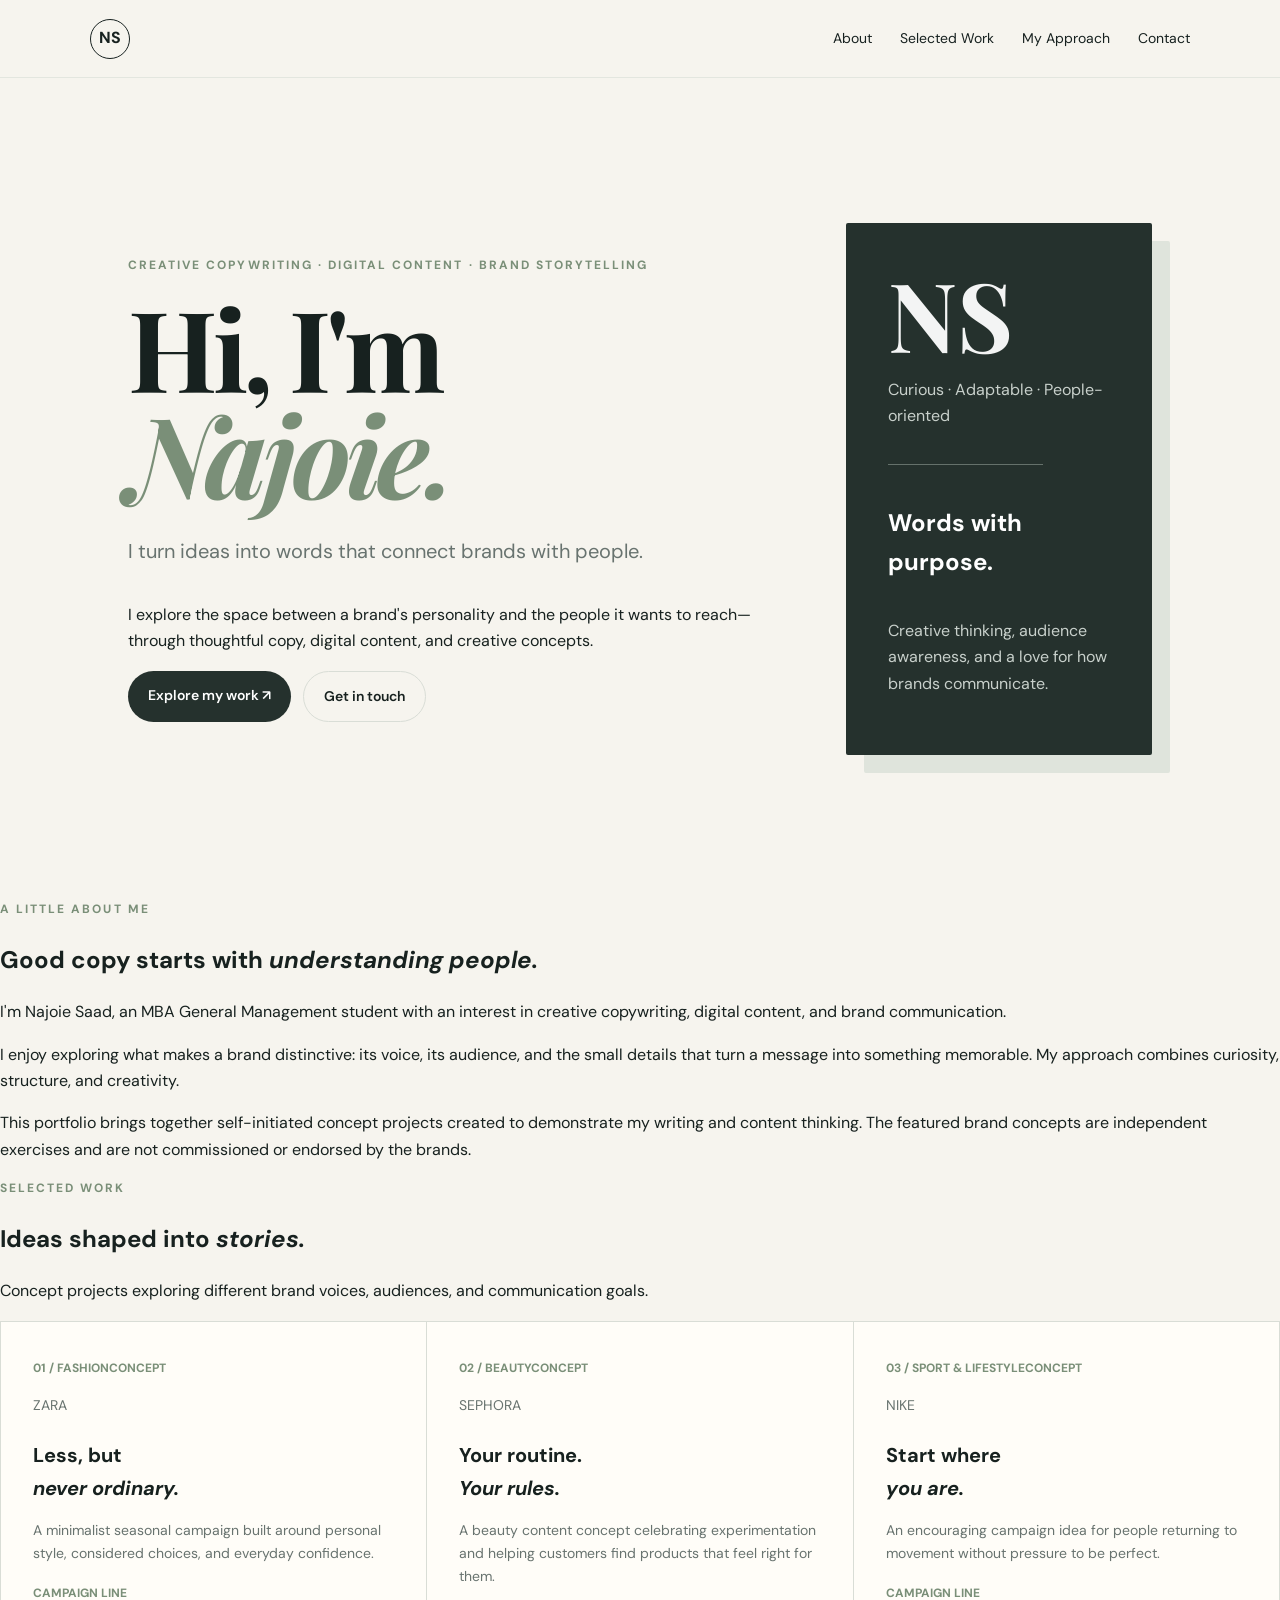
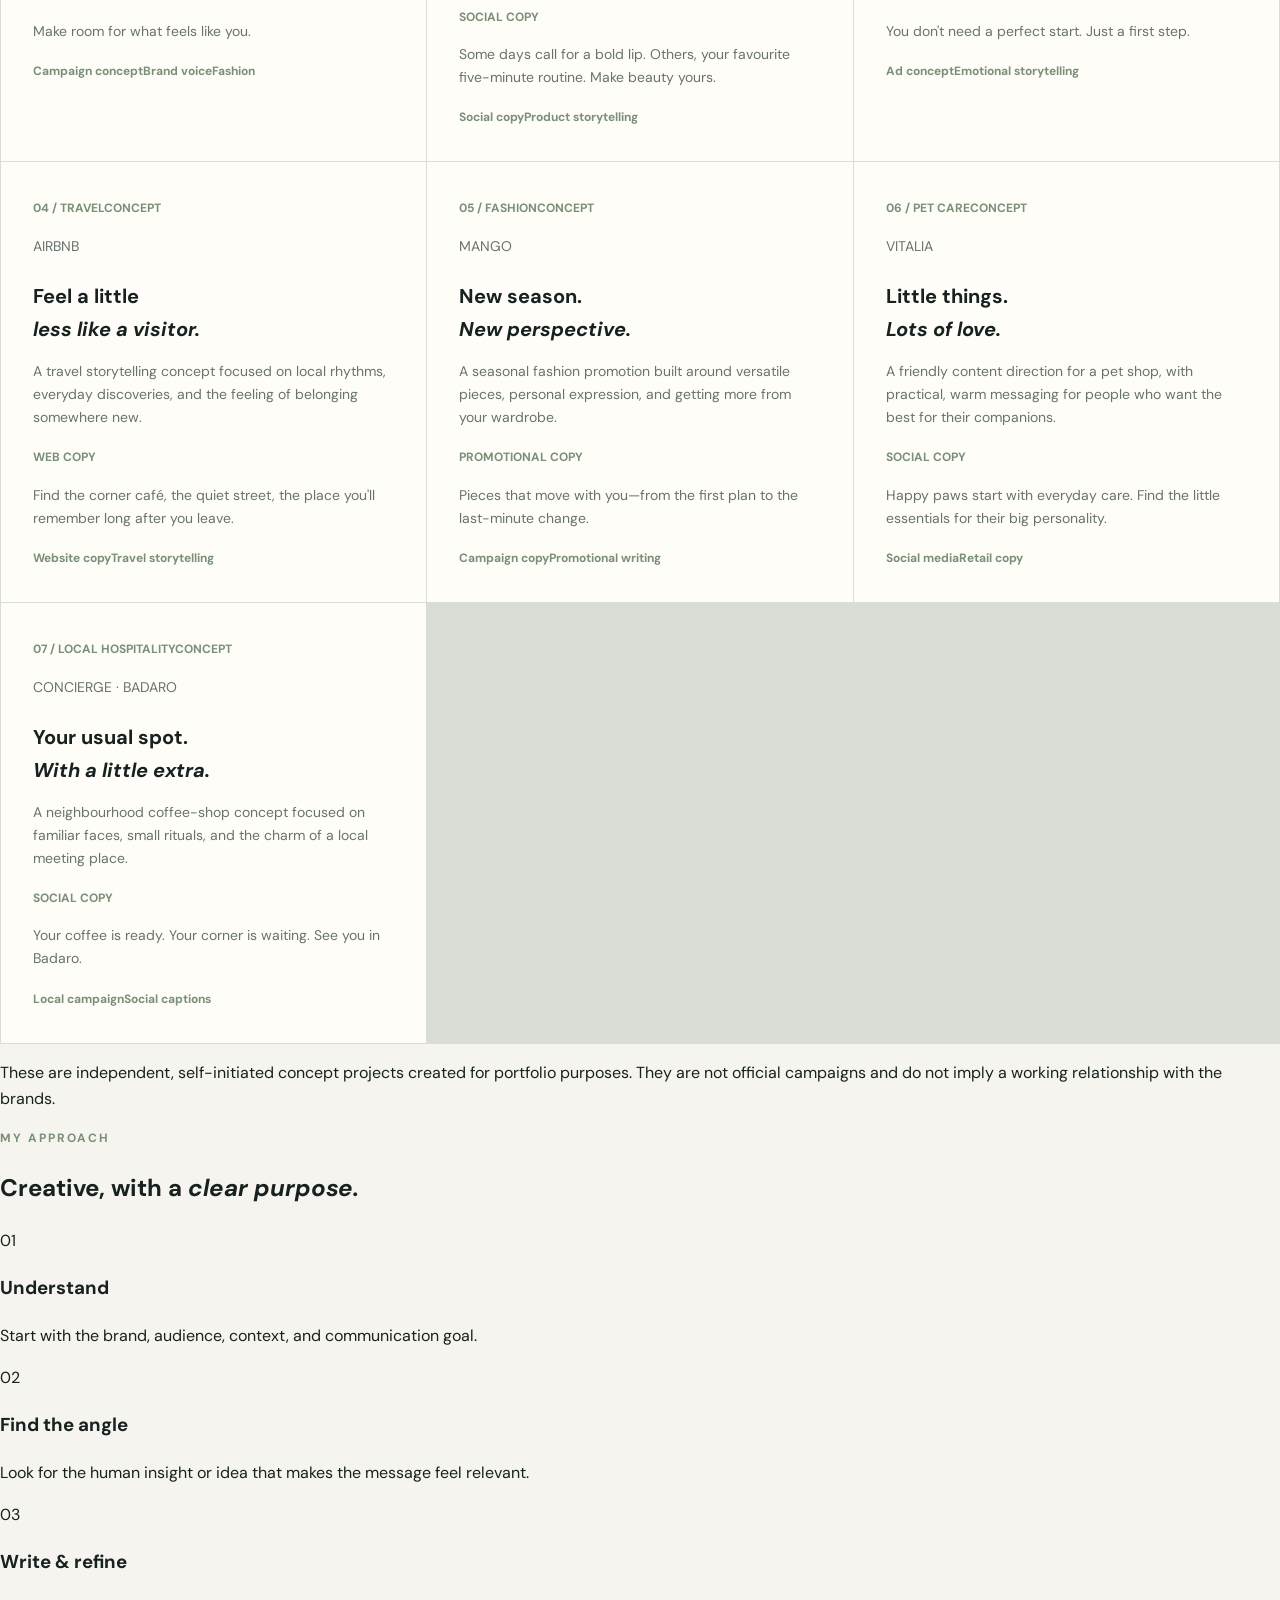
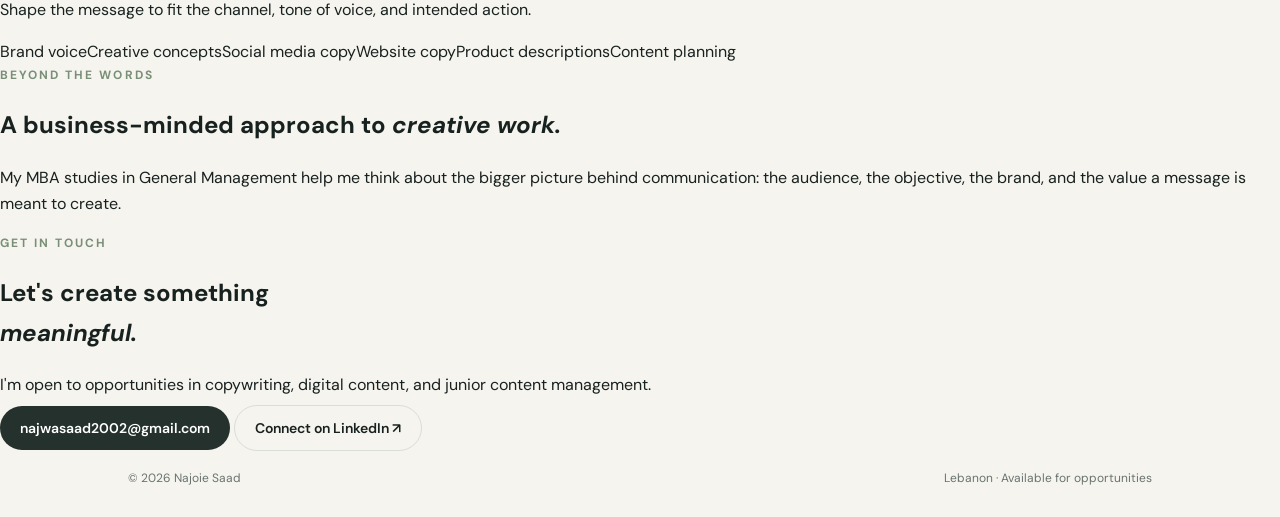
==== index.html @ 18b94959 "Update index.html" ====
<!DOCTYPE html>
<html lang="en">
<head>
  <meta charset="UTF-8" />
  <meta name="viewport" content="width=device-width, initial-scale=1.0" />
  <meta name="description" content="Najoie Saad's portfolio in creative copywriting, digital content, and brand storytelling." />
  <title>Najoie Saad | Copywriting & Content Portfolio</title>
  <link rel="preconnect" href="https://fonts.googleapis.com">
  <link rel="preconnect" href="https://fonts.gstatic.com" crossorigin>
  <link href="https://fonts.googleapis.com/css2?family=DM+Sans:wght@400;500;600;700&family=Playfair+Display:ital,wght@0,600;0,700;1,600;1,700&display=swap" rel="stylesheet">
  <link rel="stylesheet" href="style.css" />
</head>
<body>
  <header class="nav">
    <a class="logo" href="#home" aria-label="Najoie Saad home">NS</a>
    <nav aria-label="Main navigation">
      <a href="#about">About</a>
      <a href="#work">Selected Work</a>
      <a href="#process">My Approach</a>
      <a href="#contact">Contact</a>
    </nav>
  </header>

  <main>
    <section id="home" class="hero section-wrap">
      <div class="hero-copy">
        <p class="eyebrow">CREATIVE COPYWRITING · DIGITAL CONTENT · BRAND STORYTELLING</p>
        <h1>Hi, I'm <span>Najoie.</span></h1>
        <p class="lead">I turn ideas into words that connect brands with people.</p>
        <p class="intro">I explore the space between a brand's personality and the people it wants to reach—through thoughtful copy, digital content, and creative concepts.</p>
        <div class="buttons">
          <a class="button primary" href="#work">Explore my work <span aria-hidden="true">↗</span></a>
          <a class="button secondary" href="#contact">Get in touch</a>
        </div>
      </div>
      <aside class="hero-card">
        <div class="initials">NS</div>
        <p class="card-traits">Curious · Adaptable · People-oriented</p>
        <div class="mini-line"></div>
        <h2>Words with purpose.</h2>
        <p>Creative thinking, audience awareness, and a love for how brands communicate.</p>
      </aside>
    </section>

    <section id="about" class="section-wrap about-section">
      <div>
        <p class="eyebrow">A LITTLE ABOUT ME</p>
        <h2>Good copy starts with <em>understanding people.</em></h2>
      </div>
      <div class="about-text">
        <p>I'm Najoie Saad, an MBA General Management student with an interest in creative copywriting, digital content, and brand communication.</p>
        <p>I enjoy exploring what makes a brand distinctive: its voice, its audience, and the small details that turn a message into something memorable. My approach combines curiosity, structure, and creativity.</p>
        <p>This portfolio brings together self-initiated concept projects created to demonstrate my writing and content thinking. The featured brand concepts are independent exercises and are not commissioned or endorsed by the brands.</p>
      </div>
    </section>

    <section id="work" class="work-section">
      <div class="section-wrap">
        <div class="section-heading">
          <div>
            <p class="eyebrow">SELECTED WORK</p>
            <h2>Ideas shaped into <em>stories.</em></h2>
          </div>
          <p class="section-note">Concept projects exploring different brand voices, audiences, and communication goals.</p>
        </div>

        <div class="project-grid">
          <article class="project-card project-dark">
            <div class="project-top"><span>01 / FASHION</span><span>CONCEPT</span></div>
            <p class="brand-label">ZARA</p>
            <h3>Less, but<br><em>never ordinary.</em></h3>
            <p class="project-description">A minimalist seasonal campaign built around personal style, considered choices, and everyday confidence.</p>
            <div class="sample-copy">
              <span class="sample-label">CAMPAIGN LINE</span>
              <p>Make room for what feels like you.</p>
            </div>
            <div class="tags"><span>Campaign concept</span><span>Brand voice</span><span>Fashion</span></div>
          </article>

          <article class="project-card project-rose">
            <div class="project-top"><span>02 / BEAUTY</span><span>CONCEPT</span></div>
            <p class="brand-label">SEPHORA</p>
            <h3>Your routine.<br><em>Your rules.</em></h3>
            <p class="project-description">A beauty content concept celebrating experimentation and helping customers find products that feel right for them.</p>
            <div class="sample-copy">
              <span class="sample-label">SOCIAL COPY</span>
              <p>Some days call for a bold lip. Others, your favourite five-minute routine. Make beauty yours.</p>
            </div>
            <div class="tags"><span>Social copy</span><span>Product storytelling</span></div>
          </article>

          <article class="project-card project-lime">
            <div class="project-top"><span>03 / SPORT & LIFESTYLE</span><span>CONCEPT</span></div>
            <p class="brand-label">NIKE</p>
            <h3>Start where<br><em>you are.</em></h3>
            <p class="project-description">An encouraging campaign idea for people returning to movement without pressure to be perfect.</p>
            <div class="sample-copy">
              <span class="sample-label">CAMPAIGN LINE</span>
              <p>You don't need a perfect start. Just a first step.</p>
            </div>
            <div class="tags"><span>Ad concept</span><span>Emotional storytelling</span></div>
          </article>

          <article class="project-card project-blue">
            <div class="project-top"><span>04 / TRAVEL</span><span>CONCEPT</span></div>
            <p class="brand-label">AIRBNB</p>
            <h3>Feel a little<br><em>less like a visitor.</em></h3>
            <p class="project-description">A travel storytelling concept focused on local rhythms, everyday discoveries, and the feeling of belonging somewhere new.</p>
            <div class="sample-copy">
              <span class="sample-label">WEB COPY</span>
              <p>Find the corner café, the quiet street, the place you'll remember long after you leave.</p>
            </div>
            <div class="tags"><span>Website copy</span><span>Travel storytelling</span></div>
          </article>

          <article class="project-card project-sand">
            <div class="project-top"><span>05 / FASHION</span><span>CONCEPT</span></div>
            <p class="brand-label">MANGO</p>
            <h3>New season.<br><em>New perspective.</em></h3>
            <p class="project-description">A seasonal fashion promotion built around versatile pieces, personal expression, and getting more from your wardrobe.</p>
            <div class="sample-copy">
              <span class="sample-label">PROMOTIONAL COPY</span>
              <p>Pieces that move with you—from the first plan to the last-minute change.</p>
            </div>
            <div class="tags"><span>Campaign copy</span><span>Promotional writing</span></div>
          </article>

          <article class="project-card project-green">
            <div class="project-top"><span>06 / PET CARE</span><span>CONCEPT</span></div>
            <p class="brand-label">VITALIA</p>
            <h3>Little things.<br><em>Lots of love.</em></h3>
            <p class="project-description">A friendly content direction for a pet shop, with practical, warm messaging for people who want the best for their companions.</p>
            <div class="sample-copy">
              <span class="sample-label">SOCIAL COPY</span>
              <p>Happy paws start with everyday care. Find the little essentials for their big personality.</p>
            </div>
            <div class="tags"><span>Social media</span><span>Retail copy</span></div>
          </article>

          <article class="project-card project-coffee">
            <div class="project-top"><span>07 / LOCAL HOSPITALITY</span><span>CONCEPT</span></div>
            <p class="brand-label">CONCIERGE · BADARO</p>
            <h3>Your usual spot.<br><em>With a little extra.</em></h3>
            <p class="project-description">A neighbourhood coffee-shop concept focused on familiar faces, small rituals, and the charm of a local meeting place.</p>
            <div class="sample-copy">
              <span class="sample-label">SOCIAL COPY</span>
              <p>Your coffee is ready. Your corner is waiting. See you in Badaro.</p>
            </div>
            <div class="tags"><span>Local campaign</span><span>Social captions</span></div>
          </article>
        </div>
        <p class="disclaimer">These are independent, self-initiated concept projects created for portfolio purposes. They are not official campaigns and do not imply a working relationship with the brands.</p>
      </div>
    </section>

    <section id="process" class="section-wrap process-section">
      <div>
        <p class="eyebrow">MY APPROACH</p>
        <h2>Creative, with a <em>clear purpose.</em></h2>
      </div>
      <div class="process-grid">
        <article><span>01</span><h3>Understand</h3><p>Start with the brand, audience, context, and communication goal.</p></article>
        <article><span>02</span><h3>Find the angle</h3><p>Look for the human insight or idea that makes the message feel relevant.</p></article>
        <article><span>03</span><h3>Write & refine</h3><p>Shape the message to fit the channel, tone of voice, and intended action.</p></article>
      </div>
      <div class="skills-strip">
        <span>Brand voice</span><span>Creative concepts</span><span>Social media copy</span><span>Website copy</span><span>Product descriptions</span><span>Content planning</span>
      </div>
    </section>

    <section class="section-wrap background-section">
      <p class="eyebrow">BEYOND THE WORDS</p>
      <div>
        <h2>A business-minded approach to <em>creative work.</em></h2>
        <p>My MBA studies in General Management help me think about the bigger picture behind communication: the audience, the objective, the brand, and the value a message is meant to create.</p>
      </div>
    </section>

    <section id="contact" class="section-wrap contact-section">
      <p class="eyebrow">GET IN TOUCH</p>
      <h2>Let's create something<br><em>meaningful.</em></h2>
      <p>I'm open to opportunities in copywriting, digital content, and junior content management.</p>
      <div class="contact-buttons">
        <a class="button primary" href="mailto:najwasaad2002@gmail.com">najwasaad2002@gmail.com</a>
        <a class="button secondary" href="https://www.linkedin.com/" target="_blank" rel="noopener noreferrer">Connect on LinkedIn ↗</a>
      </div>
    </section>
  </main>

  <footer class="footer"><span>© 2026 Najoie Saad</span><span>Lebanon · Available for opportunities</span></footer>
</body>
</html>
---- style.css ----
:root{--ink:#17211f;--muted:#68736f;--paper:#f6f4ee;--card:#fffdf8;--line:#d9ddd6;--accent:#7a8f78;--dark:#25312d}*{box-sizing:border-box}html{scroll-behavior:smooth}body{margin:0;background:var(--paper);color:var(--ink);font-family:'DM Sans',sans-serif;line-height:1.65}.nav{height:78px;display:flex;align-items:center;justify-content:space-between;padding:0 7%;position:sticky;top:0;background:rgba(246,244,238,.94);backdrop-filter:blur(12px);z-index:10;border-bottom:1px solid rgba(217,221,214,.65)}.logo{width:40px;height:40px;border:1px solid var(--ink);border-radius:50%;display:grid;place-items:center;text-decoration:none;color:var(--ink);font-weight:700}.nav nav{display:flex;gap:28px}.nav nav a{color:var(--ink);text-decoration:none;font-size:14px}.hero{min-height:calc(100vh - 78px);display:grid;grid-template-columns:1.35fr .65fr;gap:8%;align-items:center;padding:8% 10%}.eyebrow{font-size:12px;letter-spacing:.17em;font-weight:700;color:var(--accent);margin:0 0 18px}.hero h1{font:700 clamp(58px,9vw,112px)/.95 'Playfair Display',serif;margin:0 0 28px;letter-spacing:-.045em}.hero h1 span{font-style:italic;color:var(--accent)}.lead{font-size:20px;max-width:680px;color:var(--muted);margin-bottom:34px}.buttons{display:flex;gap:12px;flex-wrap:wrap}.button{padding:13px 20px;border-radius:30px;text-decoration:none;font-weight:600;font-size:14px}.primary{background:var(--dark);color:white}.secondary{border:1px solid var(--line);color:var(--ink);background:transparent}.hero-card{background:var(--dark);color:white;padding:42px;border-radius:2px;min-height:360px;display:flex;flex-direction:column;justify-content:flex-end;box-shadow:18px 18px 0 #dfe4dc}.initials{font:700 96px/1 'Playfair Display',serif;opacity:.95;margin-bottom:auto}.hero-card p{color:#c8d0cb}.hero-card strong{font-size:20px}.hero-card span{color:#b6c1ba;font-size:13px}.mini-line{height:1px;background:#65716b;margin:18px 0;width:70%}.section{padding:100px 10%;max-width:1400px;margin:auto}.two-col{display:grid;grid-template-columns:.8fr 1fr;gap:12%}.section h2,.contact h2{font:700 clamp(36px,5vw,64px)/1.05 'Playfair Display',serif;letter-spacing:-.03em;margin:0}.text{font-size:18px;color:var(--muted)}.stats{display:grid;grid-template-columns:repeat(4,1fr);background:var(--dark);color:white;padding:45px 10%;gap:30px}.stats div{display:flex;flex-direction:column}.stats strong{font:700 48px 'Playfair Display',serif}.stats span{color:#bfc9c3;font-size:13px}.section-head{display:flex;align-items:end;justify-content:space-between;gap:30px}.tag{border:1px solid var(--line);padding:8px 14px;border-radius:20px;font-size:12px}.project-intro{max-width:850px;font-size:20px;color:var(--muted);margin:30px 0 50px}.project-grid{display:grid;grid-template-columns:repeat(3,1fr);gap:1px;background:var(--line);border:1px solid var(--line)}.project-grid article{background:var(--card);padding:32px;min-height:220px}.project-grid article span{color:var(--accent);font-weight:700;font-size:12px}.project-grid h3{font-size:20px;margin:22px 0 8px}.project-grid p{color:var(--muted);font-size:14px}.project-meta{display:grid;grid-template-columns:repeat(3,1fr);gap:20px;border-bottom:1px solid var(--line);padding:28px 0;margin-bottom:24px}.project-meta div{display:flex;flex-direction:column}.project-meta b{font-size:11px;text-transform:uppercase;letter-spacing:.1em;color:var(--accent);margin-bottom:5px}.project-meta span{font-size:14px}.text-link{color:var(--ink);font-weight:700;text-decoration:none}.experience-list{margin-top:45px;border-top:1px solid var(--line)}.experience-item{display:grid;grid-template-columns:1fr 1fr;gap:10%;padding:28px 0;border-bottom:1px solid var(--line)}.experience-item h3{margin:0 0 4px;font-size:18px}.experience-item span{color:var(--accent);font-size:13px}.experience-item p{margin:0;color:var(--muted)}.skills-section{display:grid;grid-template-columns:.8fr 1fr;gap:12%;align-items:start}.chips{display:flex;flex-wrap:wrap;gap:10px}.chips span{padding:10px 15px;border:1px solid var(--line);border-radius:22px;font-size:13px;background:var(--card)}.languages{display:grid;grid-template-columns:.8fr 1fr;gap:12%}.language-grid{display:grid;grid-template-columns:1fr 1fr;gap:1px;background:var(--line)}.language-grid div{background:var(--card);padding:22px;display:flex;flex-direction:column}.language-grid span{font-size:13px;color:var(--muted)}.contact{margin:80px 10% 0;background:#dfe4dc;padding:80px 8%;text-align:center}.contact .eyebrow{color:#5f725d}.contact p:not(.eyebrow){max-width:600px;margin:20px auto 30px;color:#56615b}.contact .buttons{justify-content:center}footer{padding:28px 10%;display:flex;justify-content:space-between;color:var(--muted);font-size:12px}
@media(max-width:850px){.nav{padding:0 5%}.nav nav{gap:13px}.nav nav a:nth-child(3){display:none}.hero{grid-template-columns:1fr;padding:70px 7%}.hero-card{min-height:300px}.section{padding:75px 7%}.two-col,.skills-section,.languages{grid-template-columns:1fr;gap:35px}.stats{grid-template-columns:1fr 1fr;padding:35px 7%}.project-grid{grid-template-columns:1fr}.project-meta{grid-template-columns:1fr}.experience-item{grid-template-columns:1fr;gap:10px}.section-head{align-items:start;flex-direction:column}.contact{margin:40px 5% 0;padding:60px 7%}footer{padding:25px 7%}}
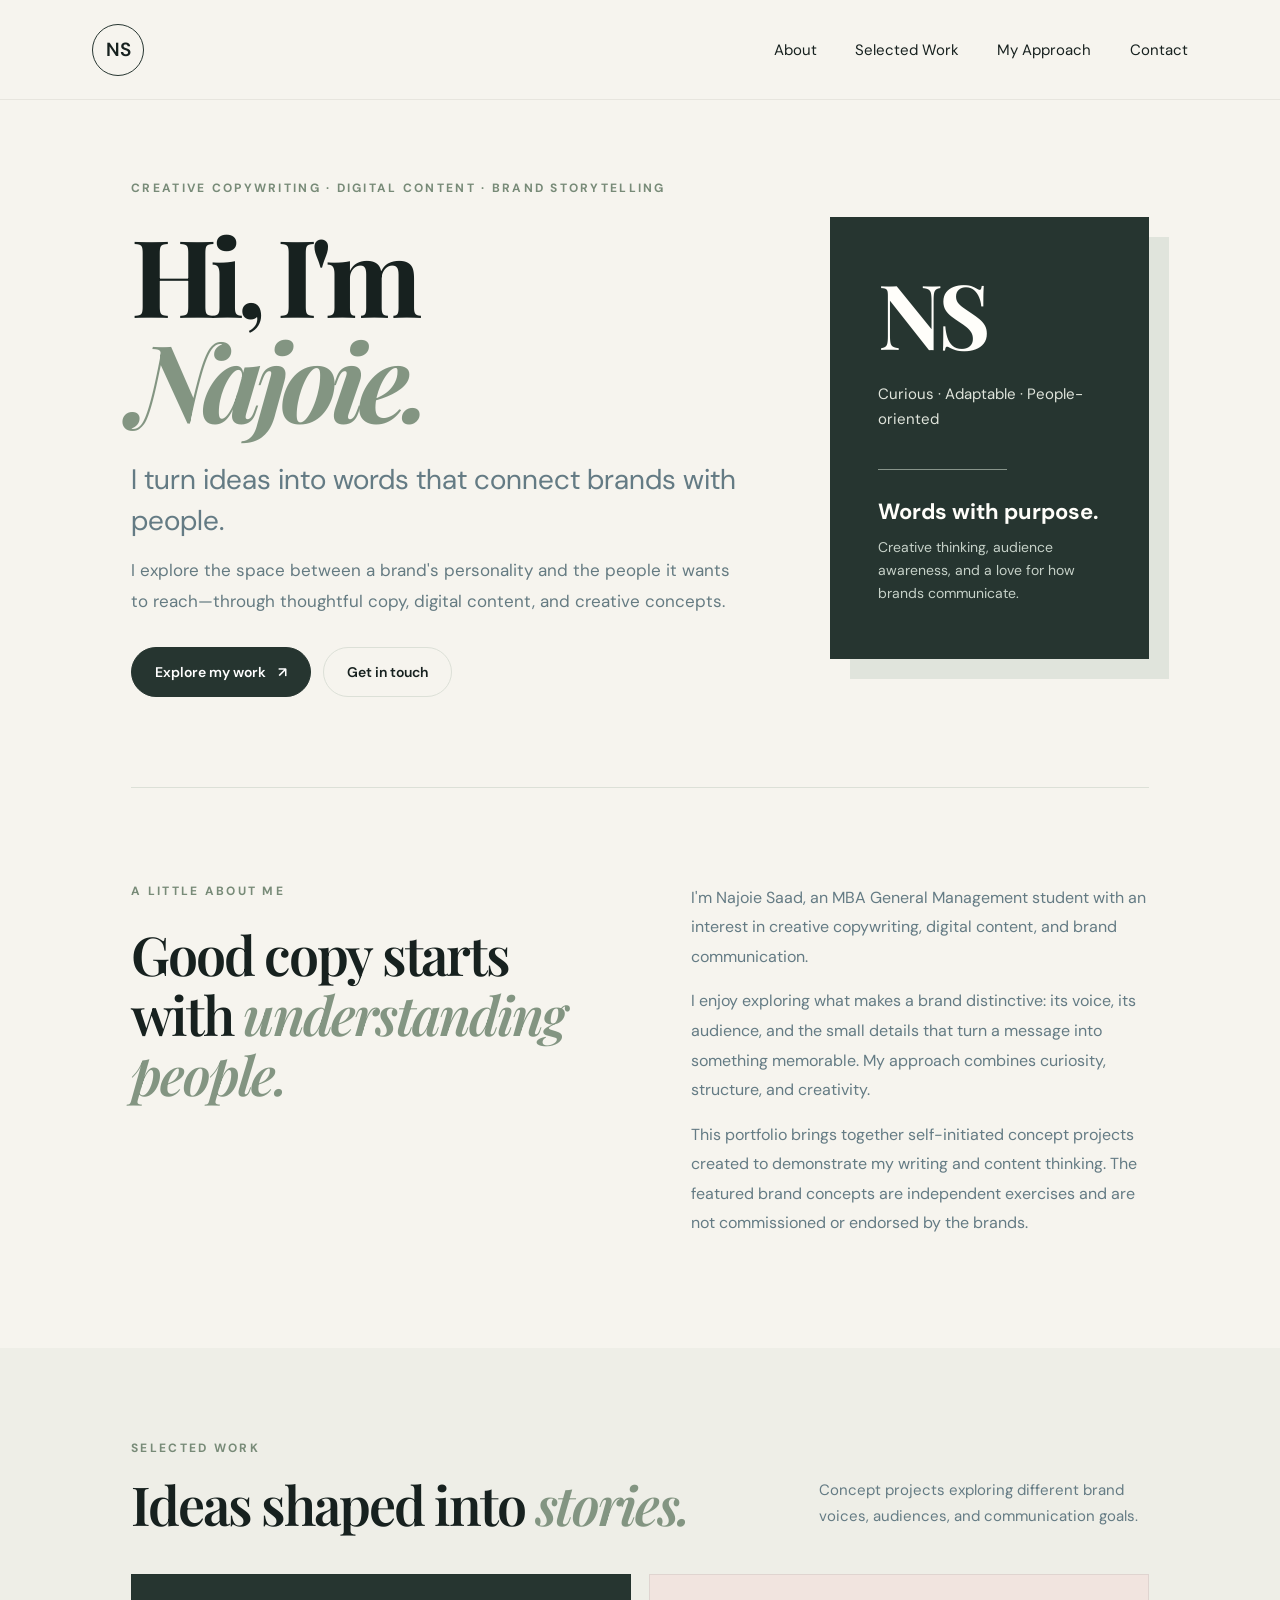
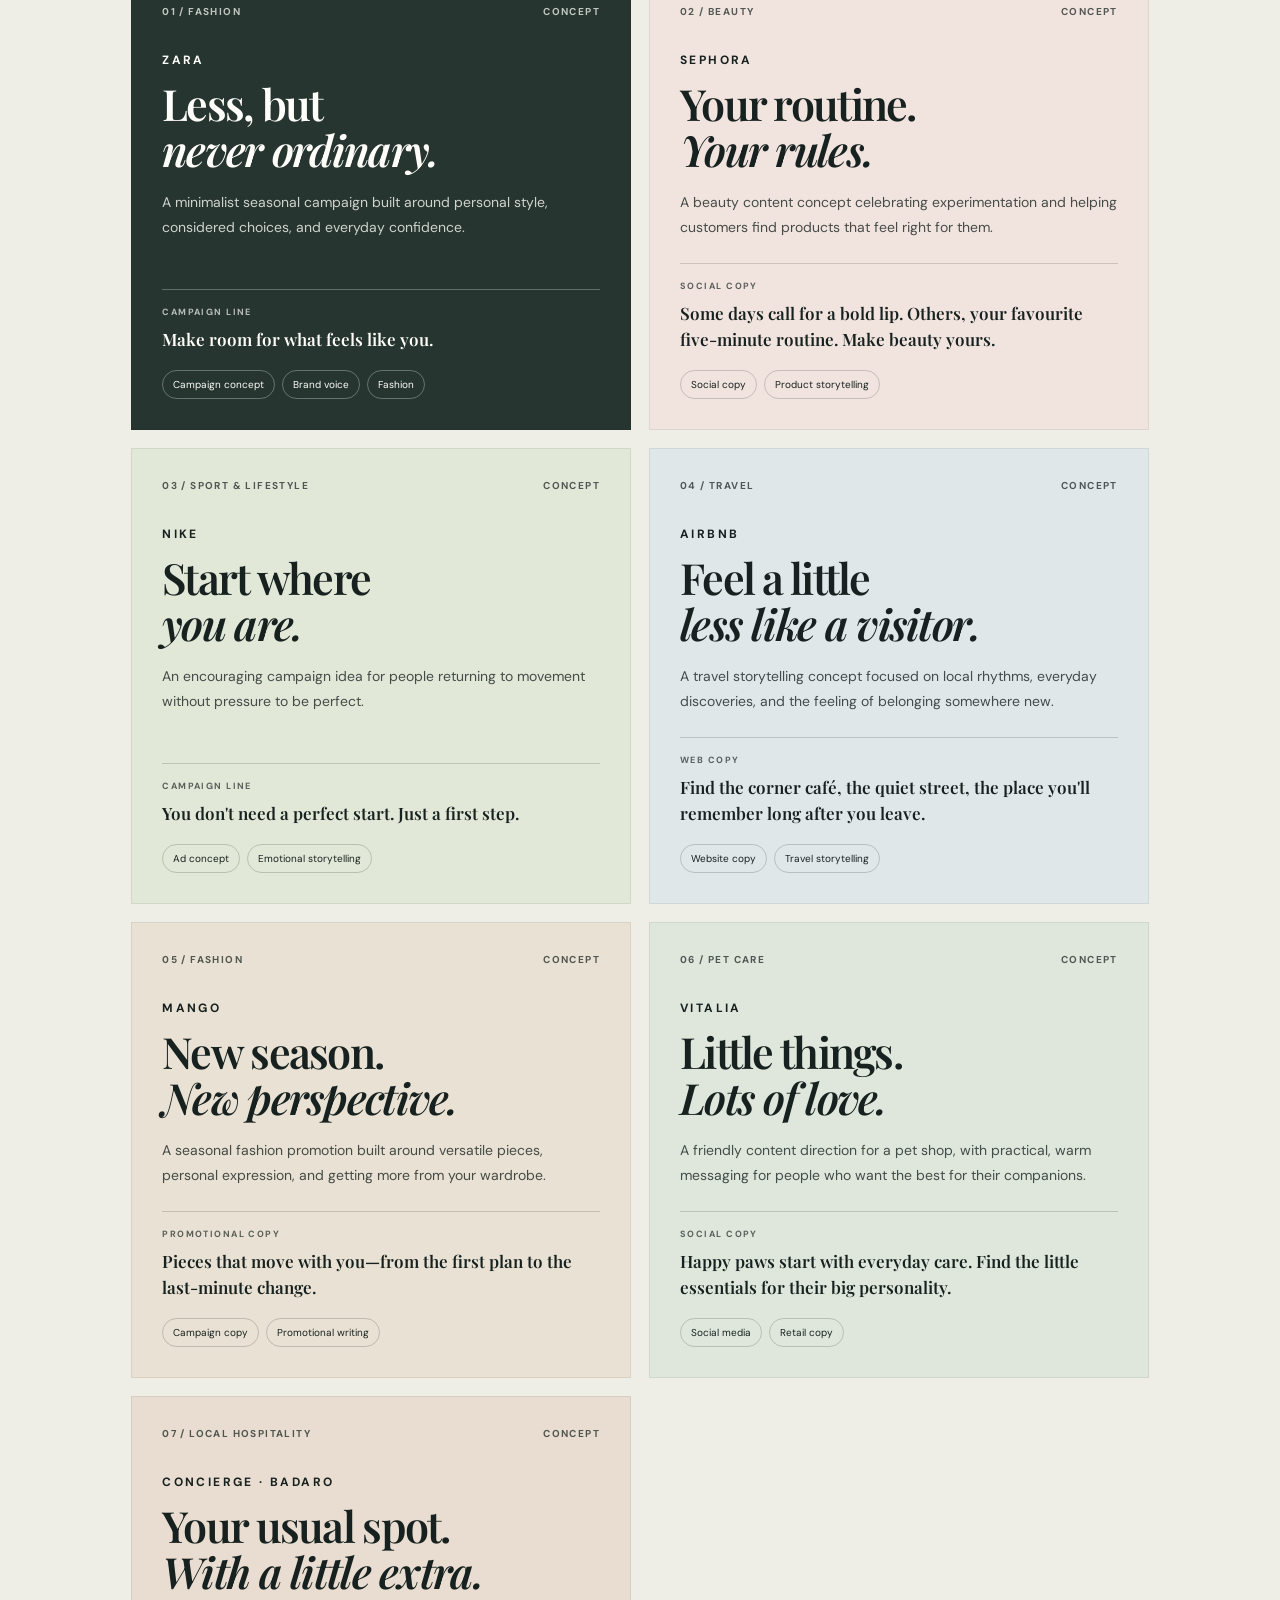
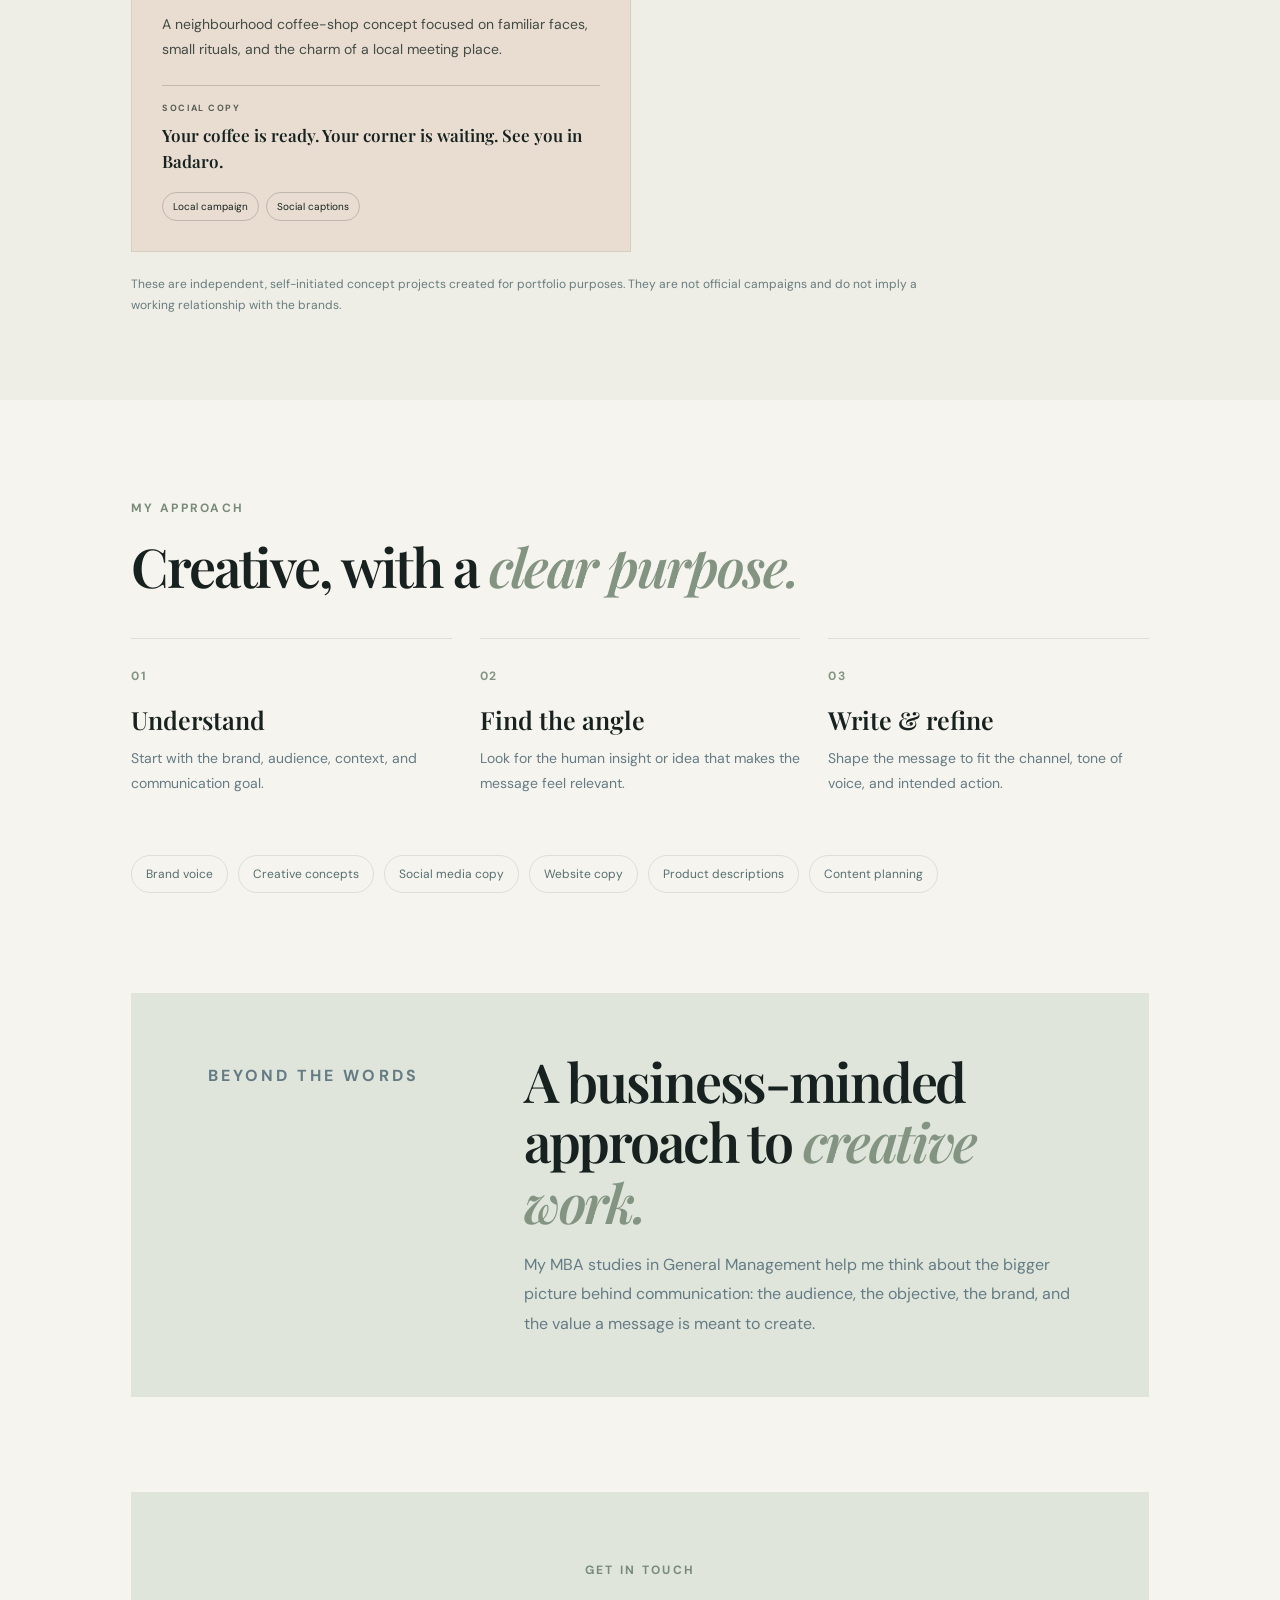
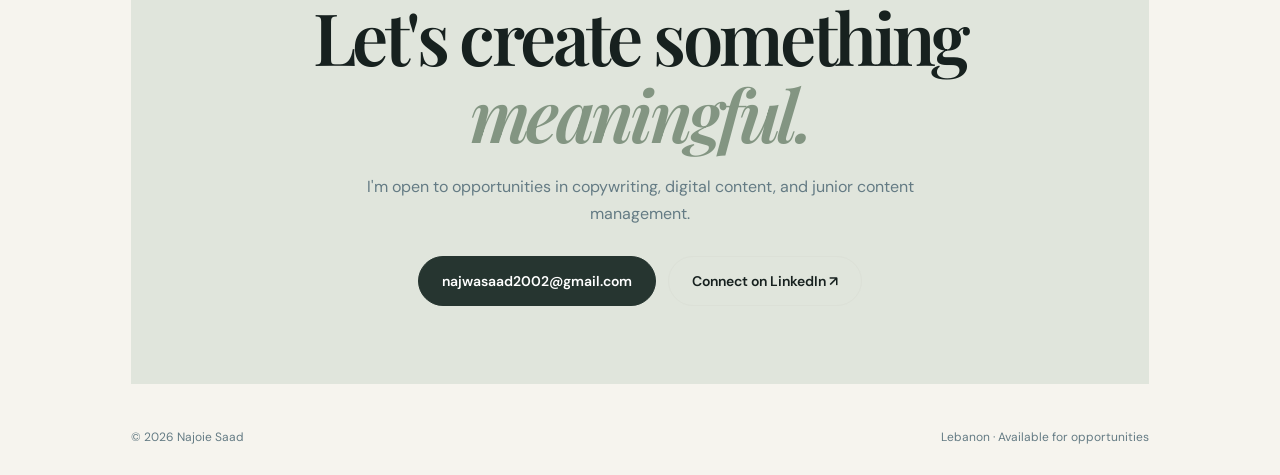
==== commit 9eca83eb: "Update index.html" ====
--- a/index.html
+++ b/index.html
@@ -65,7 +65,7 @@
         </div>
 
         <div class="project-grid">
-          <article class="project-card project-dark">
+          <a href="zara.html" class="project-card project-dark">
             <div class="project-top"><span>01 / FASHION</span><span>CONCEPT</span></div>
             <p class="brand-label">ZARA</p>
             <h3>Less, but<br><em>never ordinary.</em></h3>
@@ -75,7 +75,7 @@
               <p>Make room for what feels like you.</p>
             </div>
             <div class="tags"><span>Campaign concept</span><span>Brand voice</span><span>Fashion</span></div>
-          </article>
+          </a>
 
           <article class="project-card project-rose">
             <div class="project-top"><span>02 / BEAUTY</span><span>CONCEPT</span></div>
--- a/style.css
+++ b/style.css
@@ -1,2 +1,117 @@
-:root{--ink:#17211f;--muted:#68736f;--paper:#f6f4ee;--card:#fffdf8;--line:#d9ddd6;--accent:#7a8f78;--dark:#25312d}*{box-sizing:border-box}html{scroll-behavior:smooth}body{margin:0;background:var(--paper);color:var(--ink);font-family:'DM Sans',sans-serif;line-height:1.65}.nav{height:78px;display:flex;align-items:center;justify-content:space-between;padding:0 7%;position:sticky;top:0;background:rgba(246,244,238,.94);backdrop-filter:blur(12px);z-index:10;border-bottom:1px solid rgba(217,221,214,.65)}.logo{width:40px;height:40px;border:1px solid var(--ink);border-radius:50%;display:grid;place-items:center;text-decoration:none;color:var(--ink);font-weight:700}.nav nav{display:flex;gap:28px}.nav nav a{color:var(--ink);text-decoration:none;font-size:14px}.hero{min-height:calc(100vh - 78px);display:grid;grid-template-columns:1.35fr .65fr;gap:8%;align-items:center;padding:8% 10%}.eyebrow{font-size:12px;letter-spacing:.17em;font-weight:700;color:var(--accent);margin:0 0 18px}.hero h1{font:700 clamp(58px,9vw,112px)/.95 'Playfair Display',serif;margin:0 0 28px;letter-spacing:-.045em}.hero h1 span{font-style:italic;color:var(--accent)}.lead{font-size:20px;max-width:680px;color:var(--muted);margin-bottom:34px}.buttons{display:flex;gap:12px;flex-wrap:wrap}.button{padding:13px 20px;border-radius:30px;text-decoration:none;font-weight:600;font-size:14px}.primary{background:var(--dark);color:white}.secondary{border:1px solid var(--line);color:var(--ink);background:transparent}.hero-card{background:var(--dark);color:white;padding:42px;border-radius:2px;min-height:360px;display:flex;flex-direction:column;justify-content:flex-end;box-shadow:18px 18px 0 #dfe4dc}.initials{font:700 96px/1 'Playfair Display',serif;opacity:.95;margin-bottom:auto}.hero-card p{color:#c8d0cb}.hero-card strong{font-size:20px}.hero-card span{color:#b6c1ba;font-size:13px}.mini-line{height:1px;background:#65716b;margin:18px 0;width:70%}.section{padding:100px 10%;max-width:1400px;margin:auto}.two-col{display:grid;grid-template-columns:.8fr 1fr;gap:12%}.section h2,.contact h2{font:700 clamp(36px,5vw,64px)/1.05 'Playfair Display',serif;letter-spacing:-.03em;margin:0}.text{font-size:18px;color:var(--muted)}.stats{display:grid;grid-template-columns:repeat(4,1fr);background:var(--dark);color:white;padding:45px 10%;gap:30px}.stats div{display:flex;flex-direction:column}.stats strong{font:700 48px 'Playfair Display',serif}.stats span{color:#bfc9c3;font-size:13px}.section-head{display:flex;align-items:end;justify-content:space-between;gap:30px}.tag{border:1px solid var(--line);padding:8px 14px;border-radius:20px;font-size:12px}.project-intro{max-width:850px;font-size:20px;color:var(--muted);margin:30px 0 50px}.project-grid{display:grid;grid-template-columns:repeat(3,1fr);gap:1px;background:var(--line);border:1px solid var(--line)}.project-grid article{background:var(--card);padding:32px;min-height:220px}.project-grid article span{color:var(--accent);font-weight:700;font-size:12px}.project-grid h3{font-size:20px;margin:22px 0 8px}.project-grid p{color:var(--muted);font-size:14px}.project-meta{display:grid;grid-template-columns:repeat(3,1fr);gap:20px;border-bottom:1px solid var(--line);padding:28px 0;margin-bottom:24px}.project-meta div{display:flex;flex-direction:column}.project-meta b{font-size:11px;text-transform:uppercase;letter-spacing:.1em;color:var(--accent);margin-bottom:5px}.project-meta span{font-size:14px}.text-link{color:var(--ink);font-weight:700;text-decoration:none}.experience-list{margin-top:45px;border-top:1px solid var(--line)}.experience-item{display:grid;grid-template-columns:1fr 1fr;gap:10%;padding:28px 0;border-bottom:1px solid var(--line)}.experience-item h3{margin:0 0 4px;font-size:18px}.experience-item span{color:var(--accent);font-size:13px}.experience-item p{margin:0;color:var(--muted)}.skills-section{display:grid;grid-template-columns:.8fr 1fr;gap:12%;align-items:start}.chips{display:flex;flex-wrap:wrap;gap:10px}.chips span{padding:10px 15px;border:1px solid var(--line);border-radius:22px;font-size:13px;background:var(--card)}.languages{display:grid;grid-template-columns:.8fr 1fr;gap:12%}.language-grid{display:grid;grid-template-columns:1fr 1fr;gap:1px;background:var(--line)}.language-grid div{background:var(--card);padding:22px;display:flex;flex-direction:column}.language-grid span{font-size:13px;color:var(--muted)}.contact{margin:80px 10% 0;background:#dfe4dc;padding:80px 8%;text-align:center}.contact .eyebrow{color:#5f725d}.contact p:not(.eyebrow){max-width:600px;margin:20px auto 30px;color:#56615b}.contact .buttons{justify-content:center}footer{padding:28px 10%;display:flex;justify-content:space-between;color:var(--muted);font-size:12px}
-@media(max-width:850px){.nav{padding:0 5%}.nav nav{gap:13px}.nav nav a:nth-child(3){display:none}.hero{grid-template-columns:1fr;padding:70px 7%}.hero-card{min-height:300px}.section{padding:75px 7%}.two-col,.skills-section,.languages{grid-template-columns:1fr;gap:35px}.stats{grid-template-columns:1fr 1fr;padding:35px 7%}.project-grid{grid-template-columns:1fr}.project-meta{grid-template-columns:1fr}.experience-item{grid-template-columns:1fr;gap:10px}.section-head{align-items:start;flex-direction:column}.contact{margin:40px 5% 0;padding:60px 7%}footer{padding:25px 7%}}
+/* Najoie Saad — Copywriting Portfolio */
+:root {
+  --paper: #f6f4ee;
+  --white: #fffefa;
+  --ink: #17211f;
+  --green: #263530;
+  --sage: #839582;
+  --muted: #647b84;
+  --line: #dce0d7;
+  --soft-sage: #e0e5dc;
+  --serif: "Playfair Display", Georgia, serif;
+  --sans: "DM Sans", Arial, sans-serif;
+}
+* { box-sizing: border-box; }
+html { scroll-behavior: smooth; scroll-padding-top: 90px; }
+body { margin: 0; background: var(--paper); color: var(--ink); font-family: var(--sans); -webkit-font-smoothing: antialiased; }
+a { color: inherit; text-decoration: none; }
+.nav { height: 100px; padding: 0 max(7.2vw, 28px); display: flex; align-items: center; justify-content: space-between; border-bottom: 1px solid #e7e5de; background: rgba(246,244,238,.96); position: sticky; top: 0; z-index: 10; backdrop-filter: blur(12px); }
+.logo { width: 52px; height: 52px; border: 1px solid var(--green); border-radius: 50%; display: grid; place-items: center; font-size: 19px; font-weight: 600; }
+.nav nav { display: flex; gap: clamp(20px, 3vw, 44px); align-items: center; }
+.nav nav a { font-size: 15px; transition: color .2s ease; }
+.nav nav a:hover { color: var(--sage); }
+.section-wrap { width: min(1296px, 79.5%); margin-inline: auto; }
+.hero { min-height: 660px; display: grid; grid-template-columns: 1.55fr .8fr; align-items: center; gap: 8%; padding-block: 80px 90px; }
+.eyebrow { color: #788b78; letter-spacing: .19em; font-size: 12px; font-weight: 700; margin: 0 0 25px; }
+.hero h1 { font: 700 clamp(64px, 8.4vw, 112px)/.98 var(--serif); letter-spacing: -.065em; margin: 0 0 28px; max-width: 720px; }
+.hero h1 span { display: block; font-style: italic; color: var(--sage); }
+.lead { color: var(--muted); font-size: clamp(22px, 2.2vw, 29px); line-height: 1.45; max-width: 730px; margin: 0 0 14px; }
+.intro { color: #657b82; font-size: 17px; line-height: 1.8; max-width: 690px; margin: 0; }
+.buttons, .contact-buttons { display: flex; flex-wrap: wrap; gap: 12px; margin-top: 30px; }
+.button { min-height: 50px; padding: 0 23px; border-radius: 100px; display: inline-flex; align-items: center; justify-content: center; gap: 12px; font-size: 14px; font-weight: 600; border: 1px solid var(--line); transition: transform .2s ease, background .2s ease; }
+.button:hover { transform: translateY(-2px); }
+.button.primary { background: var(--green); color: white; border-color: var(--green); }
+.button.secondary { background: transparent; }
+.hero-card { background: var(--green); color: #fffefa; min-height: 390px; padding: 54px 48px; box-shadow: 20px 20px 0 #e0e4dc; }
+.initials { font: 700 90px/.95 var(--serif); letter-spacing: -.06em; margin-bottom: 25px; }
+.card-traits { font-size: 15px; line-height: 1.7; color: #e0e5dc; margin: 0; }
+.mini-line { height: 1px; background: #87948a; width: 58%; margin: 36px 0 27px; }
+.hero-card h2 { font-size: 22px; margin: 0 0 10px; }
+.hero-card > p:last-child { color: #c6d1c8; line-height: 1.65; font-size: 14px; margin: 0; }
+.about-section { padding-block: 95px; display: grid; grid-template-columns: 1fr 1fr; gap: 10%; border-top: 1px solid var(--line); }
+.about-section h2, .section-heading h2, .process-section h2, .background-section h2 { font: 600 clamp(36px, 4.2vw, 55px)/1.12 var(--serif); letter-spacing: -.04em; margin: 0; }
+h2 em { color: var(--sage); font-weight: 600; }
+.about-text p, .background-section p { color: var(--muted); font-size: 16px; line-height: 1.85; margin: 0 0 15px; }
+.work-section { background: #eeeee7; padding: 92px 0 85px; }
+.section-heading { display: flex; justify-content: space-between; align-items: end; gap: 40px; margin-bottom: 40px; }
+.section-heading .eyebrow { margin-bottom: 18px; }
+.section-note { color: var(--muted); line-height: 1.7; max-width: 330px; margin: 0 0 5px; font-size: 15px; }
+.project-grid { display: grid; grid-template-columns: repeat(2, minmax(0, 1fr)); gap: 18px; }
+.project-card { min-height: 390px; padding: 30px; border: 1px solid rgba(23,33,31,.08); display: flex; flex-direction: column; }
+.project-dark { background: #263530; color: #fffefa; }
+.project-rose { background: #f1e4df; }
+.project-lime { background: #e2e8d8; }
+.project-blue { background: #e0e7e8; }
+.project-sand { background: #e9e1d3; }
+.project-green { background: #dfe7dc; }
+.project-coffee { background: #e8ddd0; }
+.project-top { display: flex; justify-content: space-between; gap: 10px; font-size: 10px; font-weight: 700; letter-spacing: .14em; opacity: .72; }
+.brand-label { font-size: 12px; letter-spacing: .2em; font-weight: 700; margin: 34px 0 12px; }
+.project-card h3 { font: 600 clamp(31px, 3.5vw, 43px)/1.07 var(--serif); letter-spacing: -.04em; margin: 0 0 18px; }
+.project-card h3 em { font-weight: 600; }
+.project-description { font-size: 14px; line-height: 1.75; color: inherit; opacity: .78; margin: 0 0 24px; max-width: 520px; }
+.sample-copy { margin-top: auto; border-top: 1px solid currentColor; border-color: rgba(23,33,31,.18); padding-top: 16px; }
+.project-dark .sample-copy { border-color: rgba(255,255,255,.28); }
+.sample-label { display: block; font-size: 9px; letter-spacing: .16em; font-weight: 700; opacity: .68; margin-bottom: 9px; }
+.sample-copy p { font: 600 17px/1.5 var(--serif); margin: 0; }
+.tags { display: flex; flex-wrap: wrap; gap: 7px; margin-top: 18px; }
+.tags span { font-size: 10px; padding: 7px 10px; border: 1px solid rgba(23,33,31,.2); border-radius: 100px; }
+.project-dark .tags span { border-color: rgba(255,255,255,.3); }
+.disclaimer { color: #687b7d; font-size: 12px; line-height: 1.7; margin: 22px 0 0; max-width: 800px; }
+.process-section { padding-block: 100px; }
+.process-section .eyebrow { margin-bottom: 20px; }
+.process-grid { display: grid; grid-template-columns: repeat(3, 1fr); gap: 28px; margin-top: 42px; }
+.process-grid article { padding: 25px 0; border-top: 1px solid var(--line); }
+.process-grid article > span { color: var(--sage); font-size: 12px; font-weight: 700; letter-spacing: .12em; }
+.process-grid h3 { font: 600 25px var(--serif); margin: 18px 0 10px; }
+.process-grid p { color: var(--muted); line-height: 1.75; font-size: 14px; margin: 0; }
+.skills-strip { display: flex; flex-wrap: wrap; gap: 10px; padding-top: 35px; }
+.skills-strip span { padding: 10px 14px; border: 1px solid var(--line); border-radius: 100px; font-size: 12px; color: #566e70; }
+.background-section { background: var(--soft-sage); padding: 58px 6%; margin-bottom: 95px; display: grid; grid-template-columns: .65fr 1.35fr; gap: 6%; align-items: start; }
+.background-section .eyebrow { margin-top: 10px; }
+.background-section h2 { margin-bottom: 18px; }
+.background-section p { max-width: 760px; margin-bottom: 0; }
+.contact-section { background: var(--soft-sage); padding: 70px 25px 78px; text-align: center; margin-bottom: 45px; }
+.contact-section .eyebrow { margin-bottom: 20px; }
+.contact-section h2 { font: 600 clamp(42px, 6vw, 72px)/1.08 var(--serif); letter-spacing: -.05em; margin: 0 0 20px; }
+.contact-section > p:not(.eyebrow) { color: var(--muted); line-height: 1.7; max-width: 600px; margin: 0 auto; }
+.contact-buttons { justify-content: center; margin-top: 28px; }
+.footer { width: min(1296px, 79.5%); margin: 0 auto; padding: 0 0 30px; display: flex; justify-content: space-between; gap: 20px; color: var(--muted); font-size: 12px; }
+@media (max-width: 900px) {
+  .section-wrap, .footer { width: 86%; }
+  .hero { grid-template-columns: 1fr; gap: 45px; padding-block: 65px; }
+  .hero-card { width: min(100%, 500px); min-height: 0; }
+  .about-section, .background-section { grid-template-columns: 1fr; gap: 28px; }
+  .section-heading { align-items: start; flex-direction: column; gap: 18px; }
+}
+@media (max-width: 620px) {
+  .nav { height: auto; min-height: 82px; padding: 15px 7%; align-items: flex-start; gap: 16px; }
+  .logo { flex: 0 0 45px; width: 45px; height: 45px; }
+  .nav nav { justify-content: flex-end; flex-wrap: wrap; gap: 12px 16px; padding-top: 4px; }
+  .nav nav a { font-size: 12px; }
+  .section-wrap, .footer { width: 88%; }
+  .hero { min-height: auto; padding-block: 55px 65px; }
+  .hero h1 { font-size: clamp(58px, 17vw, 82px); }
+  .eyebrow { font-size: 10px; line-height: 1.6; }
+  .hero-card { padding: 35px 30px; box-shadow: 10px 10px 0 #e0e4dc; }
+  .initials { font-size: 72px; }
+  .about-section, .process-section { padding-block: 65px; }
+  .work-section { padding-block: 65px; }
+  .project-grid, .process-grid { grid-template-columns: 1fr; }
+  .project-card { min-height: 350px; padding: 25px; }
+  .background-section { padding: 35px 27px; margin-bottom: 65px; }
+  .contact-section { padding: 52px 20px; }
+  .contact-buttons, .buttons { align-items: stretch; flex-direction: column; }
+  .button { width: 100%; }
+  .footer { flex-direction: column; gap: 8px; }
+}
